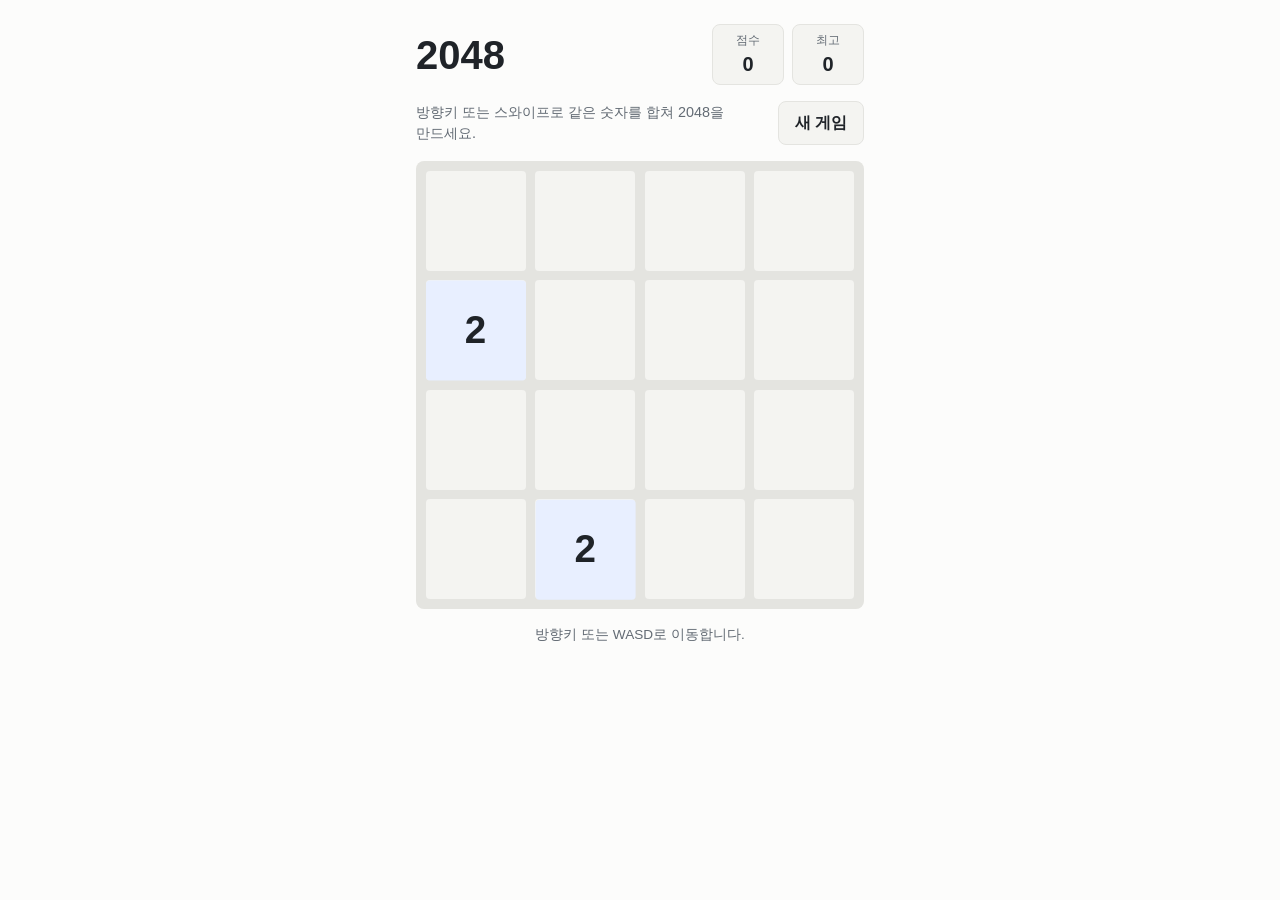
==== apps/2048/index.html @ 56af8a6b "2048 게임 추가 및 블로그 메인에 웹앱 카드 임베드 - apps/2048: 방향키·스와이프 조작, 점수판, 최고 점수 저장, 게임 오버/2048 달성 - spec.md, rev" ====
<!doctype html>
<html lang="ko">
<head>
  <meta charset="utf-8">
  <meta name="viewport" content="width=device-width, initial-scale=1">
  <meta name="color-scheme" content="light dark">
  <title>2048</title>
  <script>
    // FOUC 방지: 블로그가 저장한 테마를 CSS 로드 전에 반영
    (function () {
      try {
        const t = localStorage.getItem('theme');
        if (t === 'light' || t === 'dark') document.documentElement.dataset.theme = t;
      } catch (e) {}
    })();
  </script>
  <link rel="stylesheet" href="style.css">
</head>
<body>
  <main class="app">
    <header class="app__header">
      <h1 class="app__title">2048</h1>
      <div class="scores">
        <div class="score-box" aria-label="현재 점수">
          <span class="score-box__label">점수</span>
          <span class="score-box__value" id="score">0</span>
        </div>
        <div class="score-box" aria-label="최고 점수">
          <span class="score-box__label">최고</span>
          <span class="score-box__value" id="best">0</span>
        </div>
      </div>
    </header>

    <div class="app__bar">
      <p class="app__desc">방향키 또는 스와이프로 같은 숫자를 합쳐 2048을 만드세요.</p>
      <button class="btn" id="new-game" type="button">새 게임</button>
    </div>

    <div class="board" id="board" aria-label="게임 보드">
      <div class="board__cells" aria-hidden="true">
        <div class="board__cell"></div><div class="board__cell"></div><div class="board__cell"></div><div class="board__cell"></div>
        <div class="board__cell"></div><div class="board__cell"></div><div class="board__cell"></div><div class="board__cell"></div>
        <div class="board__cell"></div><div class="board__cell"></div><div class="board__cell"></div><div class="board__cell"></div>
        <div class="board__cell"></div><div class="board__cell"></div><div class="board__cell"></div><div class="board__cell"></div>
      </div>
      <div class="board__tiles" id="tiles"></div>
      <div class="overlay" id="overlay" role="status" hidden>
        <p class="overlay__title" id="overlay-title"></p>
        <p class="overlay__text" id="overlay-text"></p>
        <div class="overlay__actions">
          <button class="btn btn--primary" id="overlay-primary" type="button"></button>
          <button class="btn" id="overlay-secondary" type="button">새 게임</button>
        </div>
      </div>
    </div>

    <p class="app__hint">방향키 또는 WASD로 이동합니다.</p>
    <p class="visually-hidden" id="live" role="status" aria-live="polite"></p>
  </main>
  <script type="module" src="ui.js"></script>
</body>
</html>
---- apps/2048/style.css ----
/* 색상은 이 상단 변수에서만 정의한다 */
:root {
  --bg: #fcfcfb;
  --surface: #f4f4f1;
  --text: #1f2328;
  --text-muted: #636b74;
  --border: #e4e4e0;
  --accent: #2563eb;
  --on-accent: #ffffff;
  --overlay-bg: rgba(252, 252, 251, 0.95);

  --tile-2: #e8efff;
  --tile-2-text: #1f2328;
  --tile-4: #d3e1ff;
  --tile-4-text: #1f2328;
  --tile-8: #b5ccff;
  --tile-8-text: #1f2328;
  --tile-16: #8fb0fb;
  --tile-16-text: #0b1220;
  --tile-32: #5f8ff5;
  --tile-32-text: #0b1220;
  --tile-64: #2563eb;
  --tile-64-text: #ffffff;
  --tile-128: #1d4ed8;
  --tile-128-text: #ffffff;
  --tile-256: #1e40af;
  --tile-256-text: #ffffff;
  --tile-512: #1e3a8a;
  --tile-512-text: #ffffff;
  --tile-1024: #172554;
  --tile-1024-text: #ffffff;
  --tile-2048: #0b1530;
  --tile-2048-text: #ffffff;
  --tile-super: #05070f;
  --tile-super-text: #ffffff;

  --font-sans: -apple-system, BlinkMacSystemFont, "Apple SD Gothic Neo", "Pretendard",
    "Noto Sans KR", "Segoe UI", Roboto, sans-serif;
  --gap: 0.6rem;
  --radius: 8px;
  --move-time: 120ms;
  color-scheme: light;
}

:root[data-theme="dark"] {
  --bg: #121315;
  --surface: #1b1c1f;
  --text: #e6e7e9;
  --text-muted: #9aa0a8;
  --border: #2c2e33;
  --accent: #7aa7ff;
  --on-accent: #0b1220;
  --overlay-bg: rgba(18, 19, 21, 0.95);

  --tile-2: #1c2840;
  --tile-2-text: #e6e7e9;
  --tile-4: #243556;
  --tile-4-text: #e6e7e9;
  --tile-8: #2f4673;
  --tile-8-text: #ffffff;
  --tile-16: #3d5a94;
  --tile-16-text: #ffffff;
  --tile-32: #4f72b8;
  --tile-32-text: #ffffff;
  --tile-64: #6f93d8;
  --tile-64-text: #0b1220;
  --tile-128: #8fb0f0;
  --tile-128-text: #0b1220;
  --tile-256: #a9c4f7;
  --tile-256-text: #0b1220;
  --tile-512: #c2d5fa;
  --tile-512-text: #0b1220;
  --tile-1024: #dbe6fc;
  --tile-1024-text: #0b1220;
  --tile-2048: #f1f5ff;
  --tile-2048-text: #0b1220;
  --tile-super: #ffffff;
  --tile-super-text: #0b1220;
  color-scheme: dark;
}

@media (prefers-color-scheme: dark) {
  :root:not([data-theme]) {
    --bg: #121315;
    --surface: #1b1c1f;
    --text: #e6e7e9;
    --text-muted: #9aa0a8;
    --border: #2c2e33;
    --accent: #7aa7ff;
    --on-accent: #0b1220;
    --overlay-bg: rgba(18, 19, 21, 0.95);

    --tile-2: #1c2840;
    --tile-2-text: #e6e7e9;
    --tile-4: #243556;
    --tile-4-text: #e6e7e9;
    --tile-8: #2f4673;
    --tile-8-text: #ffffff;
    --tile-16: #3d5a94;
    --tile-16-text: #ffffff;
    --tile-32: #4f72b8;
    --tile-32-text: #ffffff;
    --tile-64: #6f93d8;
    --tile-64-text: #0b1220;
    --tile-128: #8fb0f0;
    --tile-128-text: #0b1220;
    --tile-256: #a9c4f7;
    --tile-256-text: #0b1220;
    --tile-512: #c2d5fa;
    --tile-512-text: #0b1220;
    --tile-1024: #dbe6fc;
    --tile-1024-text: #0b1220;
    --tile-2048: #f1f5ff;
    --tile-2048-text: #0b1220;
    --tile-super: #ffffff;
    --tile-super-text: #0b1220;
    color-scheme: dark;
  }
}

*,
*::before,
*::after {
  box-sizing: border-box;
}

body {
  margin: 0;
  background: var(--bg);
  color: var(--text);
  font-family: var(--font-sans);
  line-height: 1.5;
  word-break: keep-all;
  overflow-wrap: anywhere;
  -webkit-font-smoothing: antialiased;
}

:focus-visible {
  outline: 2px solid var(--accent);
  outline-offset: 2px;
}

.visually-hidden {
  position: absolute;
  width: 1px;
  height: 1px;
  margin: -1px;
  padding: 0;
  overflow: hidden;
  clip: rect(0 0 0 0);
  white-space: nowrap;
  border: 0;
}

.app {
  width: min(92vw, 28rem);
  margin: 0 auto;
  padding: 1.5rem 0 2rem;
}

.app__header {
  display: flex;
  align-items: center;
  justify-content: space-between;
  gap: 0.75rem;
}

.app__title {
  margin: 0;
  font-size: 2.5rem;
  line-height: 1.1;
}

.scores {
  display: flex;
  gap: 0.5rem;
}

.score-box {
  display: flex;
  flex-direction: column;
  align-items: center;
  min-width: 4.5rem;
  padding: 0.35rem 0.75rem;
  background: var(--surface);
  border: 1px solid var(--border);
  border-radius: var(--radius);
}

.score-box__label {
  font-size: 0.75rem;
  color: var(--text-muted);
}

.score-box__value {
  font-size: 1.25rem;
  font-weight: 700;
  font-variant-numeric: tabular-nums;
}

.app__bar {
  display: flex;
  align-items: center;
  justify-content: space-between;
  gap: 0.75rem;
  margin: 1rem 0;
}

.app__desc {
  margin: 0;
  font-size: 0.9rem;
  color: var(--text-muted);
}

.app__hint {
  margin: 1rem 0 0;
  font-size: 0.85rem;
  color: var(--text-muted);
  text-align: center;
}

.btn {
  flex-shrink: 0;
  min-width: 44px;
  min-height: 44px;
  padding: 0 1rem;
  font: inherit;
  font-weight: 600;
  color: var(--text);
  background: var(--surface);
  border: 1px solid var(--border);
  border-radius: var(--radius);
  cursor: pointer;
}

.btn--primary {
  color: var(--on-accent);
  background: var(--accent);
  border-color: var(--accent);
}

/* 보드 */
.board {
  position: relative;
  width: 100%;
  aspect-ratio: 1;
  padding: var(--gap);
  background: var(--border);
  border-radius: var(--radius);
  container-type: inline-size;
  touch-action: none;
  user-select: none;
  -webkit-user-select: none;
}

.board__cells {
  display: grid;
  grid-template-columns: repeat(4, 1fr);
  grid-template-rows: repeat(4, 1fr);
  gap: var(--gap);
  width: 100%;
  height: 100%;
}

.board__cell {
  background: var(--surface);
  border-radius: calc(var(--radius) / 2);
}

.board__tiles {
  position: absolute;
  inset: var(--gap);
}

.tile {
  --x: 0;
  --y: 0;
  --tile-bg: var(--tile-super);
  --tile-fg: var(--tile-super-text);
  position: absolute;
  top: 0;
  left: 0;
  width: calc((100% - 3 * var(--gap)) / 4);
  height: calc((100% - 3 * var(--gap)) / 4);
  transform: translate(calc(var(--x) * (100% + var(--gap))), calc(var(--y) * (100% + var(--gap))));
  transition: transform var(--move-time) ease-out;
}

.tile__inner {
  display: flex;
  align-items: center;
  justify-content: center;
  width: 100%;
  height: 100%;
  font-size: 1.75rem;
  font-size: 9cqw;
  font-weight: 700;
  line-height: 1;
  font-variant-numeric: tabular-nums;
  color: var(--tile-fg);
  background: var(--tile-bg);
  border-radius: calc(var(--radius) / 2);
}

.tile[data-digits="3"] .tile__inner {
  font-size: 1.5rem;
  font-size: 7.5cqw;
}

.tile[data-digits="4"] .tile__inner,
.tile[data-digits="5"] .tile__inner {
  font-size: 1.1rem;
  font-size: 6cqw;
}

.tile--new .tile__inner {
  animation: tile-spawn var(--move-time) ease-out var(--move-time) backwards;
}

.tile--merged .tile__inner {
  animation: tile-pop var(--move-time) ease-out var(--move-time) backwards;
}

.tile[data-value="2"] { --tile-bg: var(--tile-2); --tile-fg: var(--tile-2-text); }
.tile[data-value="4"] { --tile-bg: var(--tile-4); --tile-fg: var(--tile-4-text); }
.tile[data-value="8"] { --tile-bg: var(--tile-8); --tile-fg: var(--tile-8-text); }
.tile[data-value="16"] { --tile-bg: var(--tile-16); --tile-fg: var(--tile-16-text); }
.tile[data-value="32"] { --tile-bg: var(--tile-32); --tile-fg: var(--tile-32-text); }
.tile[data-value="64"] { --tile-bg: var(--tile-64); --tile-fg: var(--tile-64-text); }
.tile[data-value="128"] { --tile-bg: var(--tile-128); --tile-fg: var(--tile-128-text); }
.tile[data-value="256"] { --tile-bg: var(--tile-256); --tile-fg: var(--tile-256-text); }
.tile[data-value="512"] { --tile-bg: var(--tile-512); --tile-fg: var(--tile-512-text); }
.tile[data-value="1024"] { --tile-bg: var(--tile-1024); --tile-fg: var(--tile-1024-text); }
.tile[data-value="2048"] { --tile-bg: var(--tile-2048); --tile-fg: var(--tile-2048-text); }

@keyframes tile-spawn {
  from { transform: scale(0); }
  to { transform: scale(1); }
}

@keyframes tile-pop {
  0% { transform: scale(1); }
  50% { transform: scale(1.12); }
  100% { transform: scale(1); }
}

/* 오버레이 */
.overlay {
  position: absolute;
  inset: 0;
  display: flex;
  flex-direction: column;
  align-items: center;
  justify-content: center;
  gap: 0.5rem;
  padding: 1rem;
  text-align: center;
  background: var(--overlay-bg);
  border-radius: var(--radius);
}

.overlay[hidden] {
  display: none;
}

.overlay__title {
  margin: 0;
  font-size: 2rem;
  font-weight: 700;
}

.overlay__text {
  margin: 0;
  color: var(--text-muted);
}

.overlay__actions {
  display: flex;
  flex-wrap: wrap;
  justify-content: center;
  gap: 0.5rem;
  margin-top: 0.5rem;
}

.overlay__actions [hidden] {
  display: none;
}

@media (prefers-reduced-motion: reduce) {
  .tile {
    transition: none;
  }

  .tile--new .tile__inner,
  .tile--merged .tile__inner {
    animation: none;
  }
}
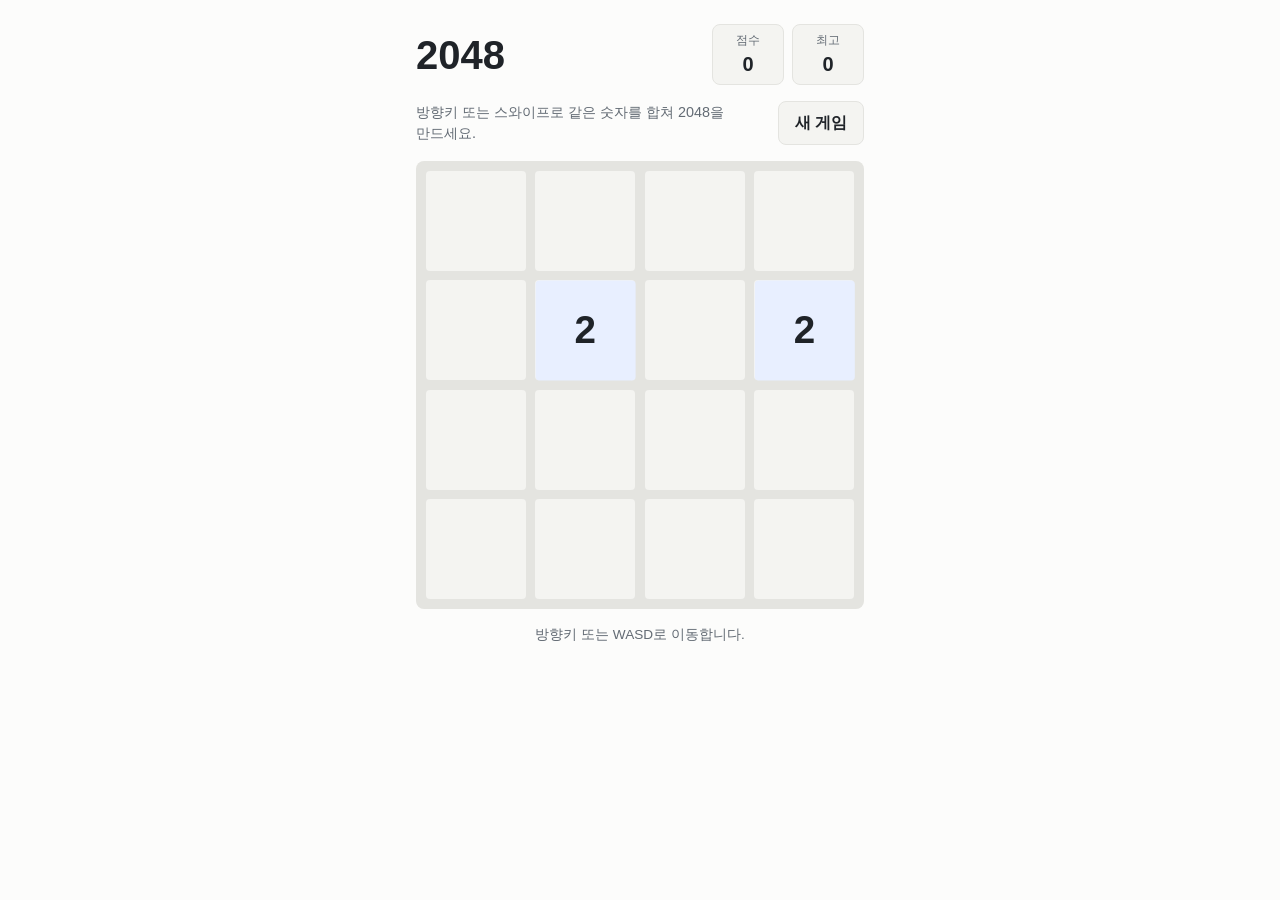
==== commit f40b5e41: "코드 리뷰 지적 반영: 마크다운 XSS·무한 루프, 갤러그 탄환 상한, 테마 동기화 - markdown.js: 링크 URL에 이미지 토큰이 들어가는 속성 탈출 차단, 내부 토큰 문" ====
--- a/apps/2048/index.html
+++ b/apps/2048/index.html
@@ -12,6 +12,12 @@
         const t = localStorage.getItem('theme');
         if (t === 'light' || t === 'dark') document.documentElement.dataset.theme = t;
       } catch (e) {}
+      // 블로그 메인의 iframe 미리보기에서 부모가 테마를 바꾸면 즉시 따라간다
+      window.addEventListener('storage', function (ev) {
+        if (ev.key !== 'theme') return;
+        if (ev.newValue === 'light' || ev.newValue === 'dark') document.documentElement.dataset.theme = ev.newValue;
+        else delete document.documentElement.dataset.theme;
+      });
     })();
   </script>
   <link rel="stylesheet" href="style.css">
